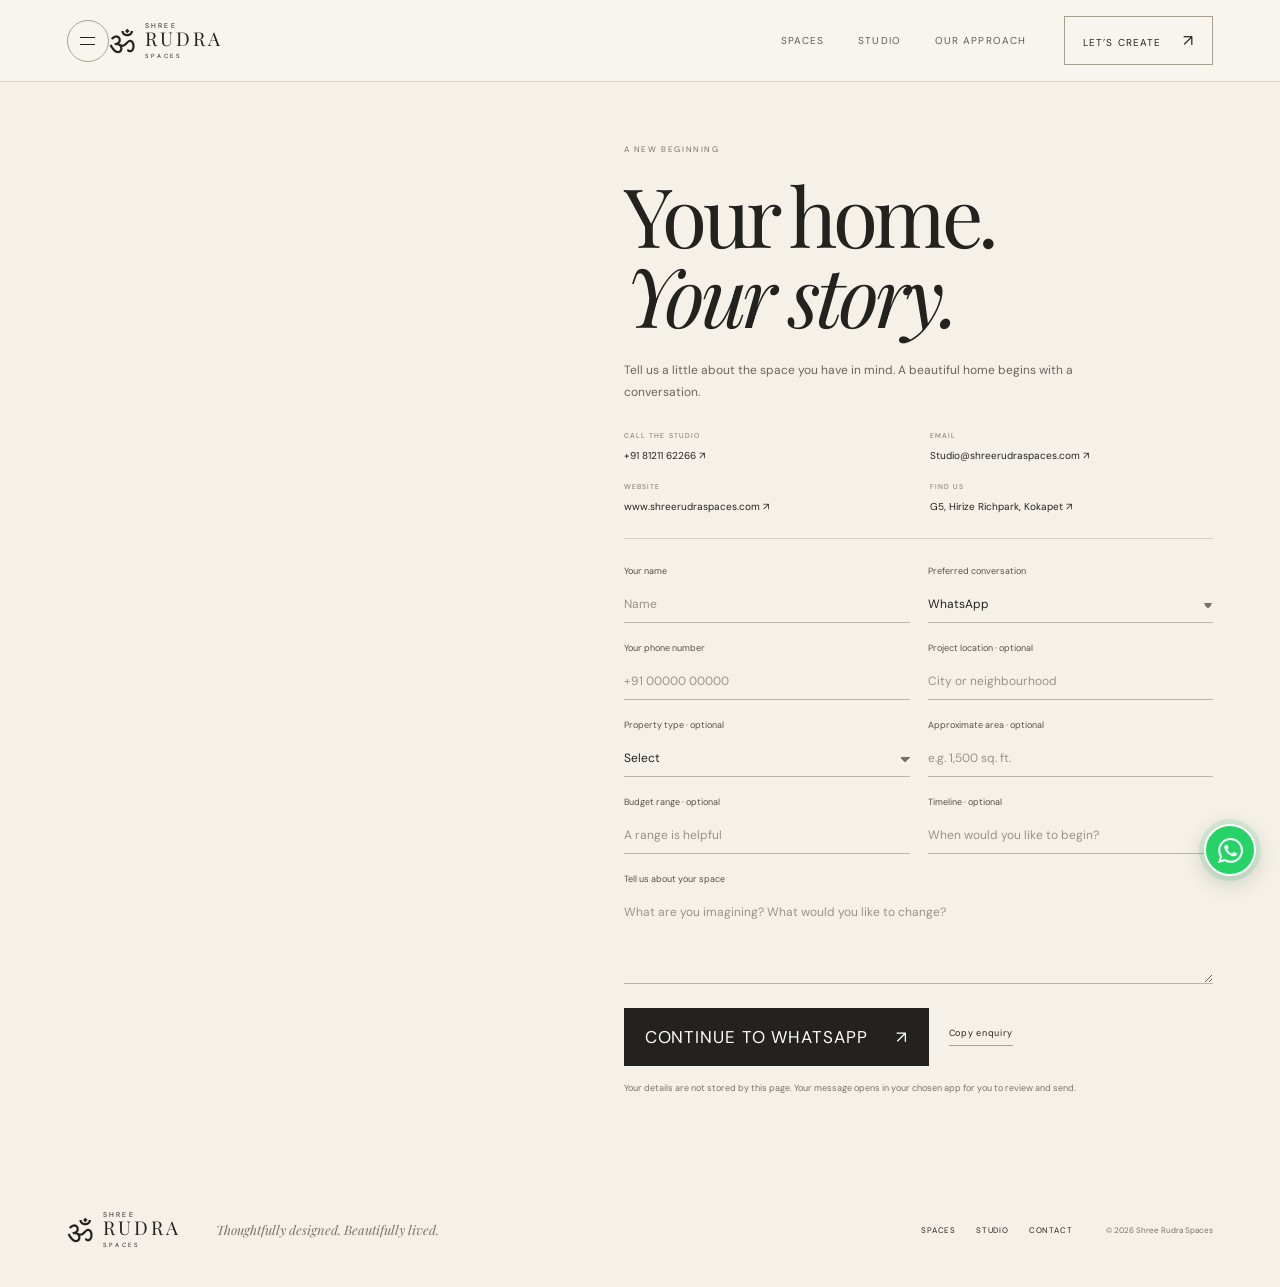
==== contact/index.html @ 0de47a02 "Add project-aware contact route and site drawer" ====
<!doctype html>
<html lang="en">
  <head><meta charset="UTF-8" /><meta name="viewport" content="width=device-width, initial-scale=1.0" /><base href="../" /><meta name="theme-color" content="#f5f1e9" /><meta name="description" content="Tell Shree Rudra Spaces about your home and the interiors you have in mind." /><title>Let’s Create — Shree Rudra Spaces</title><link rel="preconnect" href="https://fonts.googleapis.com" /><link rel="preconnect" href="https://fonts.gstatic.com" crossorigin /><link href="https://fonts.googleapis.com/css2?family=DM+Sans:wght@400;500;600&family=Playfair+Display:ital,wght@0,400;0,500;0,600;1,400;1,500&display=swap" rel="stylesheet" /><link rel="stylesheet" href="styles.css?v=6" /><script src="script.js" defer></script></head>
  <body>
    <header class="site-header inner-header"><a class="brand" href="index.html" aria-label="Shree Rudra Spaces home"><span class="brand-mark" aria-hidden="true">ॐ</span><span class="brand-name"><small>SHREE</small><strong>RUDRA</strong><small class="brand-spaces">SPACES</small></span></a><nav class="desktop-nav" aria-label="Main navigation"><a href="spaces.html">Spaces</a><a href="studio.html">Studio</a><a href="approach.html">Our approach</a></nav><a class="header-cta" href="contact.html" aria-current="page">Let’s create <span aria-hidden="true">↗</span></a><button class="menu-toggle" type="button" aria-label="Open navigation" aria-expanded="false"><span></span><span></span></button></header>
    <main class="page-main"><div class="page-wrap">
      <section class="contact-page-grid">
        <div class="contact-page-image" role="img" aria-label="A considered interior detail with warm wood, greenery and soft daylight"></div>
        <div class="contact-page-content">
          <span class="eyebrow">A NEW BEGINNING</span><h1>Your home.<br /><em>Your story.</em></h1><p class="contact-lede">Tell us a little about the space you have in mind. A beautiful home begins with a conversation.</p>
          <div class="contact-details">
            <a href="tel:+918121162266"><span>CALL THE STUDIO</span><b>+91 81211 62266 ↗</b></a>
            <a href="mailto:Studio@shreerudraspaces.com"><span>EMAIL</span><b>Studio@shreerudraspaces.com ↗</b></a>
            <a href="https://shreerudraspaces.com/" target="_blank" rel="noreferrer"><span>WEBSITE</span><b>www.shreerudraspaces.com ↗</b></a>
            <a href="https://www.google.com/maps/search/?api=1&query=G5%2C%20Hirize%20Richpark%2C%20Kokapet" target="_blank" rel="noreferrer"><span>FIND US</span><b>G5, Hirize Richpark, Kokapet ↗</b></a>
          </div>
          <form class="enquiry-form" id="enquiryForm">
            <div class="form-grid">
              <label>Your name<input type="text" name="name" placeholder="Name" autocomplete="name" required /></label>
              <label>Preferred conversation<select id="conversation" name="conversation"><option value="whatsapp">WhatsApp</option><option value="email">Email</option></select></label>
              <label><span id="replyLabel">Your phone number</span><input id="replyTo" name="replyTo" type="tel" placeholder="+91 00000 00000" /></label>
              <label>Project location · optional<input type="text" name="location" placeholder="City or neighbourhood" autocomplete="address-level2" /></label>
              <label>Property type · optional<select name="property"><option value="">Select</option><option>Apartment</option><option>Villa / independent home</option><option>One room / renovation</option><option>Other</option></select></label>
              <label>Approximate area · optional<input type="text" name="area" placeholder="e.g. 1,500 sq. ft." /></label>
              <label>Budget range · optional<input type="text" name="budget" placeholder="A range is helpful" /></label>
              <label>Timeline · optional<input type="text" name="timeline" placeholder="When would you like to begin?" /></label>
              <label class="form-full">Tell us about your space<textarea id="message" name="message" rows="4" placeholder="What are you imagining? What would you like to change?" required></textarea></label>
            </div>
            <div class="form-actions"><button class="button button-dark" type="submit"><span id="submitLabel">Continue to WhatsApp</span><span aria-hidden="true">↗</span></button><button class="copy-button" id="copyEnquiry" type="button">Copy enquiry</button></div>
            <p class="form-note" id="formStatus" role="status">Your details are not stored by this page. Your message opens in your chosen app for you to review and send.</p>
          </form>
        </div>
      </section>
    </div></main>
    <footer class="site-footer"><a class="brand footer-brand" href="index.html"><span class="brand-mark" aria-hidden="true">ॐ</span><span class="brand-name"><small>SHREE</small><strong>RUDRA</strong><small class="brand-spaces">SPACES</small></span></a><p>Thoughtfully designed. Beautifully lived.</p><div class="footer-links"><a href="spaces.html">Spaces</a><a href="studio.html">Studio</a><a href="contact.html">Contact</a></div><span class="copyright">© 2026 Shree Rudra Spaces</span></footer>
    <a class="whatsapp-float" href="https://wa.me/918121162266?text=Hi%20Shree%20Rudra%20Spaces%2C%20I%20would%20like%20to%20discuss%20my%20interiors" target="_blank" rel="noreferrer" aria-label="Discuss your project on WhatsApp"><svg viewBox="0 0 24 24" aria-hidden="true"><path d="M20.52 3.48A11.82 11.82 0 0 0 12.1 0C5.55 0 .22 5.33.22 11.89c0 2.1.55 4.16 1.6 5.97L.12 24l6.28-1.65a11.9 11.9 0 0 0 5.69 1.45h.01c6.55 0 11.89-5.34 11.9-11.9a11.82 11.82 0 0 0-3.48-8.42ZM12.1 21.78h-.01a9.88 9.88 0 0 1-5.03-1.38l-.36-.21-3.73.98.99-3.64-.24-.37a9.84 9.84 0 0 1-1.51-5.27c0-5.46 4.44-9.9 9.9-9.9a9.83 9.83 0 0 1 7.01 2.9 9.83 9.83 0 0 1 2.9 7.02c0 5.45-4.45 9.88-9.92 9.88Zm5.43-7.41c-.3-.15-1.76-.87-2.03-.97-.27-.1-.47-.15-.67.15-.2.3-.77.97-.94 1.17-.17.2-.35.22-.64.07-.3-.15-1.26-.46-2.4-1.47-.88-.79-1.48-1.76-1.65-2.06-.17-.3-.02-.46.13-.61.13-.13.3-.35.45-.52.15-.18.2-.3.3-.5.1-.2.05-.37-.03-.52-.07-.15-.67-1.62-.91-2.21-.24-.58-.49-.5-.67-.51l-.57-.01c-.2 0-.52.07-.79.37-.27.3-1.04 1.02-1.04 2.48 0 1.47 1.06 2.88 1.21 3.08.15.2 2.09 3.2 5.07 4.49.71.31 1.26.49 1.69.63.71.23 1.36.2 1.87.12.57-.08 1.76-.72 2.01-1.41.25-.7.25-1.29.17-1.42-.07-.12-.27-.2-.57-.35Z"/></svg></a>
    <div class="mobile-menu" aria-hidden="true">
      <button class="menu-backdrop" type="button" data-menu-close tabindex="-1" aria-label="Close navigation"></button>
      <aside class="menu-panel" role="dialog" aria-modal="true" aria-label="Site navigation">
        <div class="menu-panel-top"><span>SHREE RUDRA SPACES</span><button class="menu-close" type="button" data-menu-close aria-label="Close navigation">×</button></div>
        <nav aria-label="Main navigation"><a href="index.html">Home <span>↗</span></a><a href="spaces.html">Spaces <span>↗</span></a><a href="studio.html">Studio <span>↗</span></a><a href="approach.html">Our Approach <span>↗</span></a><a href="contact.html">Contact <span>↗</span></a></nav>
        <div class="menu-panel-footer"><span>SPACES WITH SOUL.</span><a class="menu-panel-cta" href="contact.html">Let’s Create <span aria-hidden="true">↗</span></a></div>
      </aside>
    </div>
  </body>
</html>
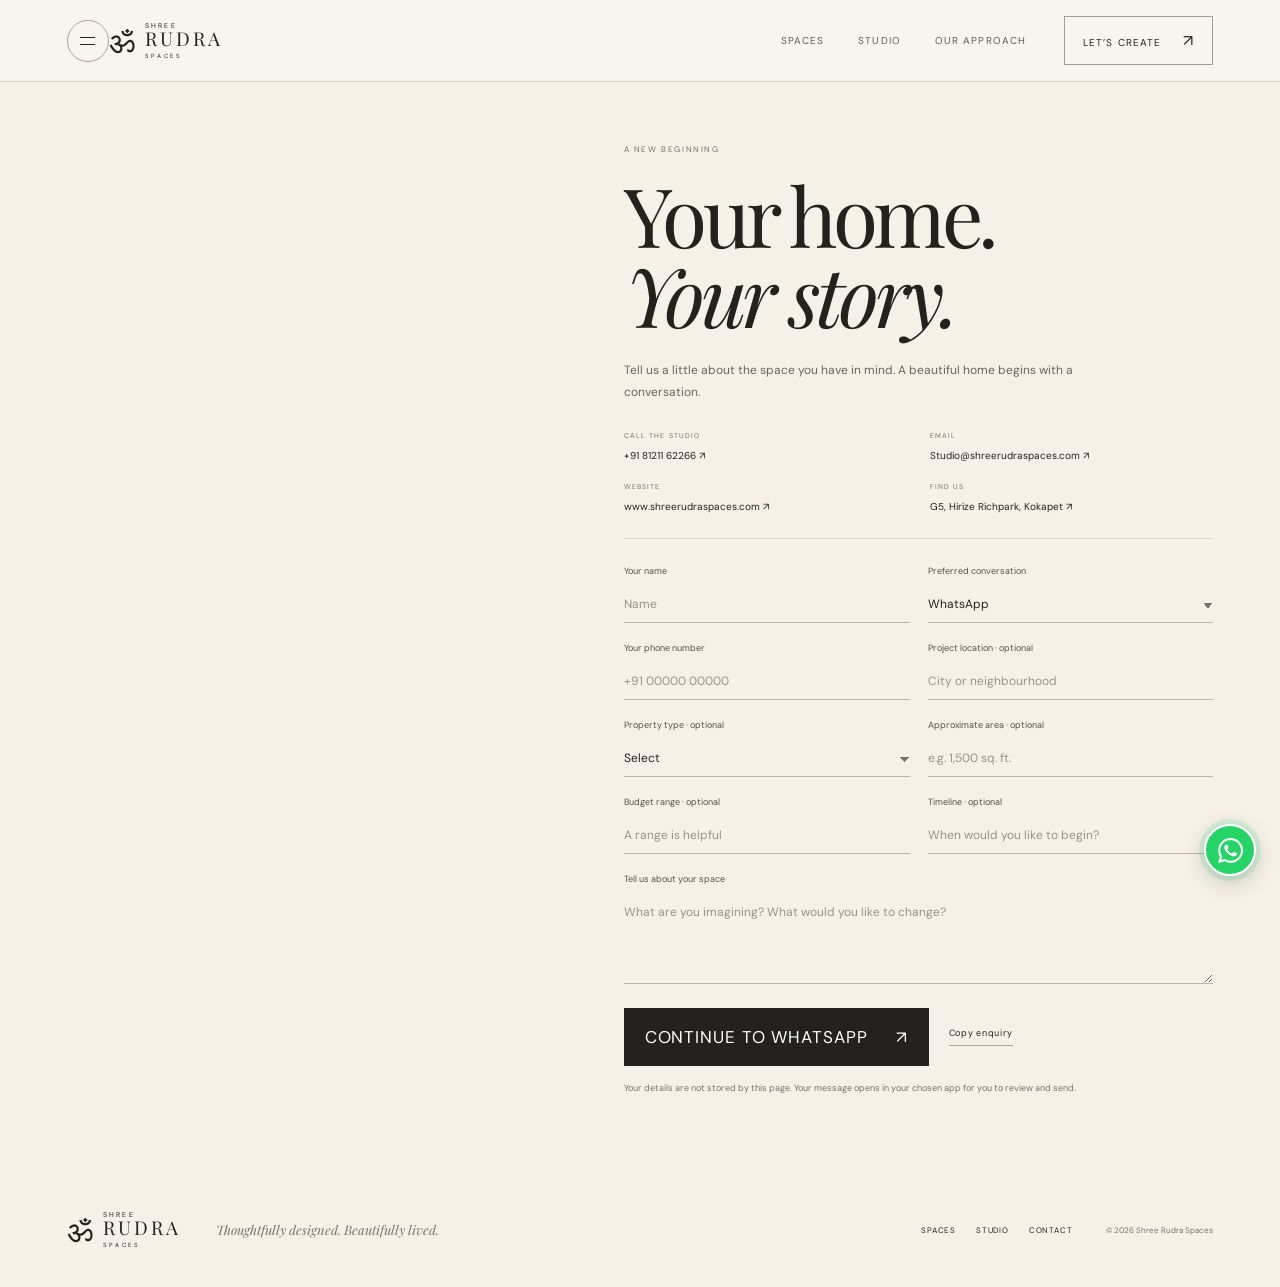
==== commit 2f3cf73d: "Add refined motion and material palette" ====
--- a/contact/index.html
+++ b/contact/index.html
@@ -1,6 +1,6 @@
 <!doctype html>
 <html lang="en">
-  <head><meta charset="UTF-8" /><meta name="viewport" content="width=device-width, initial-scale=1.0" /><base href="../" /><meta name="theme-color" content="#f5f1e9" /><meta name="description" content="Tell Shree Rudra Spaces about your home and the interiors you have in mind." /><title>Let’s Create — Shree Rudra Spaces</title><link rel="preconnect" href="https://fonts.googleapis.com" /><link rel="preconnect" href="https://fonts.gstatic.com" crossorigin /><link href="https://fonts.googleapis.com/css2?family=DM+Sans:wght@400;500;600&family=Playfair+Display:ital,wght@0,400;0,500;0,600;1,400;1,500&display=swap" rel="stylesheet" /><link rel="stylesheet" href="styles.css?v=6" /><script src="script.js" defer></script></head>
+  <head><meta charset="UTF-8" /><meta name="viewport" content="width=device-width, initial-scale=1.0" /><base href="../" /><meta name="theme-color" content="#f5f1e9" /><meta name="description" content="Tell Shree Rudra Spaces about your home and the interiors you have in mind." /><title>Let’s Create — Shree Rudra Spaces</title><link rel="preconnect" href="https://fonts.googleapis.com" /><link rel="preconnect" href="https://fonts.gstatic.com" crossorigin /><link href="https://fonts.googleapis.com/css2?family=DM+Sans:wght@400;500;600&family=Playfair+Display:ital,wght@0,400;0,500;0,600;1,400;1,500&display=swap" rel="stylesheet" /><link rel="stylesheet" href="styles.css?v=8" /><script src="script.js" defer></script></head>
   <body>
     <header class="site-header inner-header"><a class="brand" href="index.html" aria-label="Shree Rudra Spaces home"><span class="brand-mark" aria-hidden="true">ॐ</span><span class="brand-name"><small>SHREE</small><strong>RUDRA</strong><small class="brand-spaces">SPACES</small></span></a><nav class="desktop-nav" aria-label="Main navigation"><a href="spaces.html">Spaces</a><a href="studio.html">Studio</a><a href="approach.html">Our approach</a></nav><a class="header-cta" href="contact.html" aria-current="page">Let’s create <span aria-hidden="true">↗</span></a><button class="menu-toggle" type="button" aria-label="Open navigation" aria-expanded="false"><span></span><span></span></button></header>
     <main class="page-main"><div class="page-wrap">
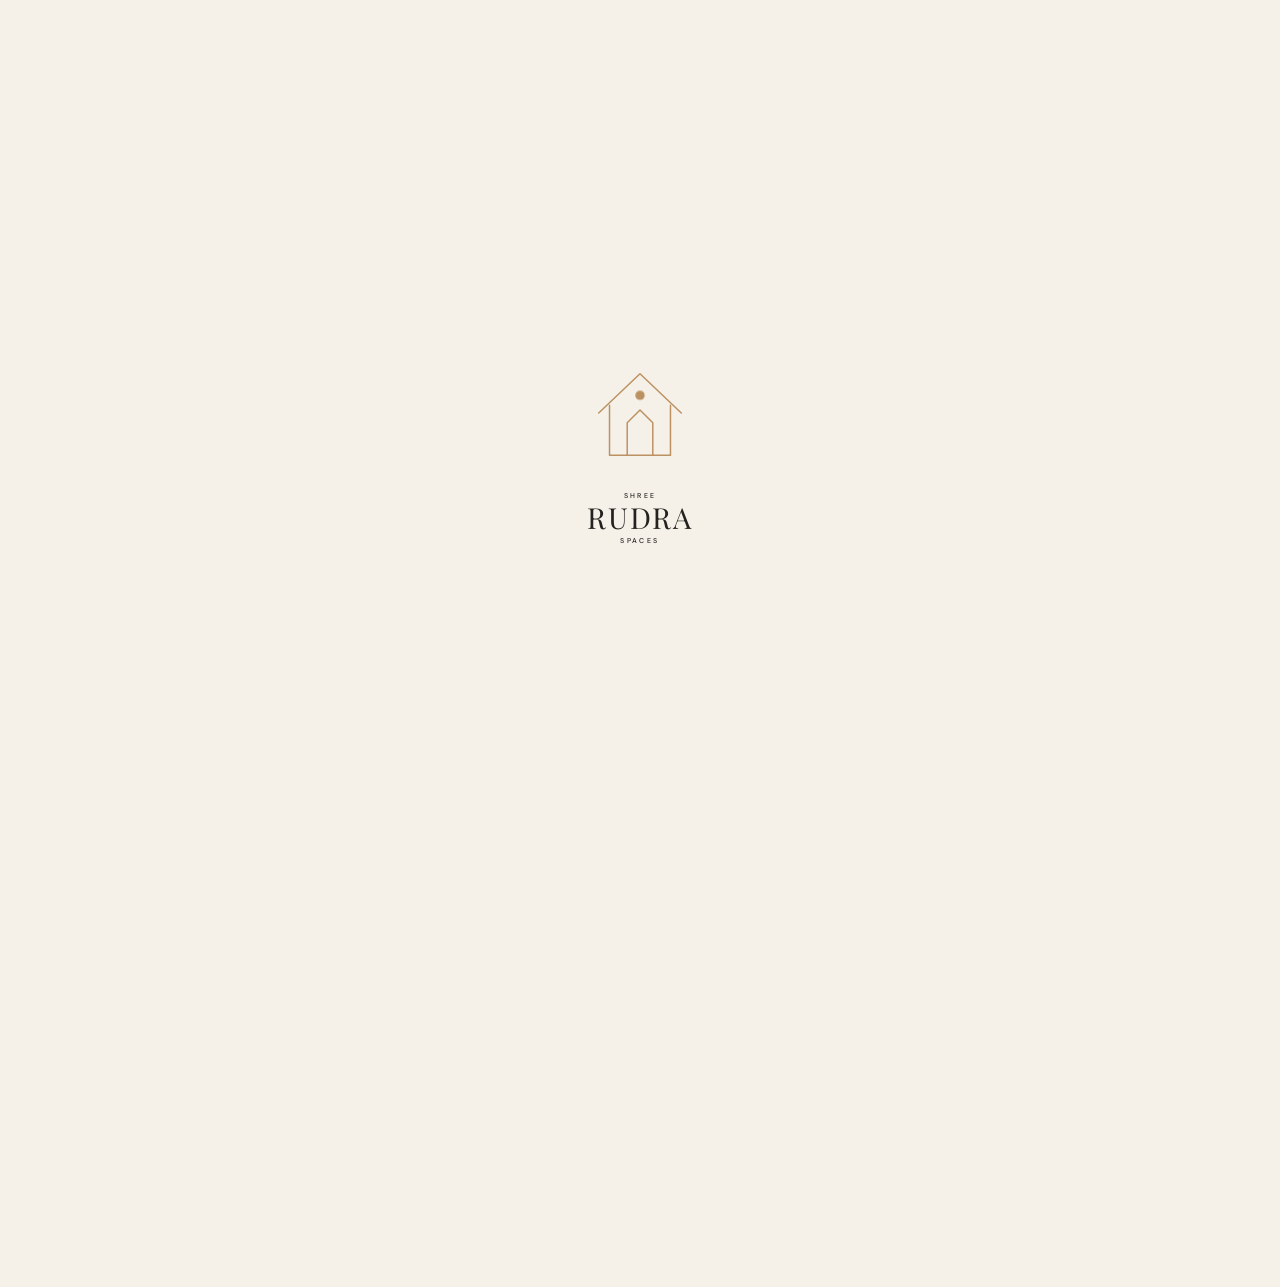
==== commit 7a04d005: "Add animated brand intro and elements page" ====
--- a/contact/index.html
+++ b/contact/index.html
@@ -1,8 +1,8 @@
 <!doctype html>
 <html lang="en">
-  <head><meta charset="UTF-8" /><meta name="viewport" content="width=device-width, initial-scale=1.0" /><base href="../" /><meta name="theme-color" content="#f5f1e9" /><meta name="description" content="Tell Shree Rudra Spaces about your home and the interiors you have in mind." /><title>Let’s Create — Shree Rudra Spaces</title><link rel="preconnect" href="https://fonts.googleapis.com" /><link rel="preconnect" href="https://fonts.gstatic.com" crossorigin /><link href="https://fonts.googleapis.com/css2?family=DM+Sans:wght@400;500;600&family=Playfair+Display:ital,wght@0,400;0,500;0,600;1,400;1,500&display=swap" rel="stylesheet" /><link rel="stylesheet" href="styles.css?v=8" /><script src="script.js" defer></script></head>
+  <head><meta charset="UTF-8" /><meta name="viewport" content="width=device-width, initial-scale=1.0" /><base href="../" /><meta name="theme-color" content="#f5f1e9" /><meta name="description" content="Tell Shree Rudra Spaces about your home and the interiors you have in mind." /><title>Let’s Create — Shree Rudra Spaces</title><link rel="preconnect" href="https://fonts.googleapis.com" /><link rel="preconnect" href="https://fonts.gstatic.com" crossorigin /><link href="https://fonts.googleapis.com/css2?family=DM+Sans:wght@400;500;600&family=Playfair+Display:ital,wght@0,400;0,500;0,600;1,400;1,500&display=swap" rel="stylesheet" /><link rel="stylesheet" href="styles.css?v=9" /><script src="script.js?v=2" defer></script></head>
   <body>
-    <header class="site-header inner-header"><a class="brand" href="index.html" aria-label="Shree Rudra Spaces home"><span class="brand-mark" aria-hidden="true">ॐ</span><span class="brand-name"><small>SHREE</small><strong>RUDRA</strong><small class="brand-spaces">SPACES</small></span></a><nav class="desktop-nav" aria-label="Main navigation"><a href="spaces.html">Spaces</a><a href="studio.html">Studio</a><a href="approach.html">Our approach</a></nav><a class="header-cta" href="contact.html" aria-current="page">Let’s create <span aria-hidden="true">↗</span></a><button class="menu-toggle" type="button" aria-label="Open navigation" aria-expanded="false"><span></span><span></span></button></header>
+    <header class="site-header inner-header"><a class="brand" href="index.html" aria-label="Shree Rudra Spaces home"><span class="brand-mark" aria-hidden="true">ॐ</span><span class="brand-name"><small>SHREE</small><strong>RUDRA</strong><small class="brand-spaces">SPACES</small></span></a><nav class="desktop-nav" aria-label="Main navigation"><a href="spaces.html">Spaces</a><a href="studio.html">Studio</a><a href="elements.html">Elements</a><a href="approach.html">Our approach</a></nav><a class="header-cta" href="contact.html" aria-current="page">Let’s create <span aria-hidden="true">↗</span></a><button class="menu-toggle" type="button" aria-label="Open navigation" aria-expanded="false"><span></span><span></span></button></header>
     <main class="page-main"><div class="page-wrap">
       <section class="contact-page-grid">
         <div class="contact-page-image" role="img" aria-label="A considered interior detail with warm wood, greenery and soft daylight"></div>
@@ -32,13 +32,13 @@
         </div>
       </section>
     </div></main>
-    <footer class="site-footer"><a class="brand footer-brand" href="index.html"><span class="brand-mark" aria-hidden="true">ॐ</span><span class="brand-name"><small>SHREE</small><strong>RUDRA</strong><small class="brand-spaces">SPACES</small></span></a><p>Thoughtfully designed. Beautifully lived.</p><div class="footer-links"><a href="spaces.html">Spaces</a><a href="studio.html">Studio</a><a href="contact.html">Contact</a></div><span class="copyright">© 2026 Shree Rudra Spaces</span></footer>
+    <footer class="site-footer"><a class="brand footer-brand" href="index.html"><span class="brand-mark" aria-hidden="true">ॐ</span><span class="brand-name"><small>SHREE</small><strong>RUDRA</strong><small class="brand-spaces">SPACES</small></span></a><p>Thoughtfully designed. Beautifully lived.</p><div class="footer-links"><a href="spaces.html">Spaces</a><a href="studio.html">Studio</a><a href="elements.html">Elements</a><a href="contact.html">Contact</a></div><span class="copyright">© 2026 Shree Rudra Spaces</span></footer>
     <a class="whatsapp-float" href="https://wa.me/918121162266?text=Hi%20Shree%20Rudra%20Spaces%2C%20I%20would%20like%20to%20discuss%20my%20interiors" target="_blank" rel="noreferrer" aria-label="Discuss your project on WhatsApp"><svg viewBox="0 0 24 24" aria-hidden="true"><path d="M20.52 3.48A11.82 11.82 0 0 0 12.1 0C5.55 0 .22 5.33.22 11.89c0 2.1.55 4.16 1.6 5.97L.12 24l6.28-1.65a11.9 11.9 0 0 0 5.69 1.45h.01c6.55 0 11.89-5.34 11.9-11.9a11.82 11.82 0 0 0-3.48-8.42ZM12.1 21.78h-.01a9.88 9.88 0 0 1-5.03-1.38l-.36-.21-3.73.98.99-3.64-.24-.37a9.84 9.84 0 0 1-1.51-5.27c0-5.46 4.44-9.9 9.9-9.9a9.83 9.83 0 0 1 7.01 2.9 9.83 9.83 0 0 1 2.9 7.02c0 5.45-4.45 9.88-9.92 9.88Zm5.43-7.41c-.3-.15-1.76-.87-2.03-.97-.27-.1-.47-.15-.67.15-.2.3-.77.97-.94 1.17-.17.2-.35.22-.64.07-.3-.15-1.26-.46-2.4-1.47-.88-.79-1.48-1.76-1.65-2.06-.17-.3-.02-.46.13-.61.13-.13.3-.35.45-.52.15-.18.2-.3.3-.5.1-.2.05-.37-.03-.52-.07-.15-.67-1.62-.91-2.21-.24-.58-.49-.5-.67-.51l-.57-.01c-.2 0-.52.07-.79.37-.27.3-1.04 1.02-1.04 2.48 0 1.47 1.06 2.88 1.21 3.08.15.2 2.09 3.2 5.07 4.49.71.31 1.26.49 1.69.63.71.23 1.36.2 1.87.12.57-.08 1.76-.72 2.01-1.41.25-.7.25-1.29.17-1.42-.07-.12-.27-.2-.57-.35Z"/></svg></a>
     <div class="mobile-menu" aria-hidden="true">
       <button class="menu-backdrop" type="button" data-menu-close tabindex="-1" aria-label="Close navigation"></button>
       <aside class="menu-panel" role="dialog" aria-modal="true" aria-label="Site navigation">
         <div class="menu-panel-top"><span>SHREE RUDRA SPACES</span><button class="menu-close" type="button" data-menu-close aria-label="Close navigation">×</button></div>
-        <nav aria-label="Main navigation"><a href="index.html">Home <span>↗</span></a><a href="spaces.html">Spaces <span>↗</span></a><a href="studio.html">Studio <span>↗</span></a><a href="approach.html">Our Approach <span>↗</span></a><a href="contact.html">Contact <span>↗</span></a></nav>
+        <nav aria-label="Main navigation"><a href="index.html">Home <span>↗</span></a><a href="spaces.html">Spaces <span>↗</span></a><a href="studio.html">Studio <span>↗</span></a><a href="elements.html">Elements <span>↗</span></a><a href="approach.html">Our Approach <span>↗</span></a><a href="contact.html">Contact <span>↗</span></a></nav>
         <div class="menu-panel-footer"><span>SPACES WITH SOUL.</span><a class="menu-panel-cta" href="contact.html">Let’s Create <span aria-hidden="true">↗</span></a></div>
       </aside>
     </div>
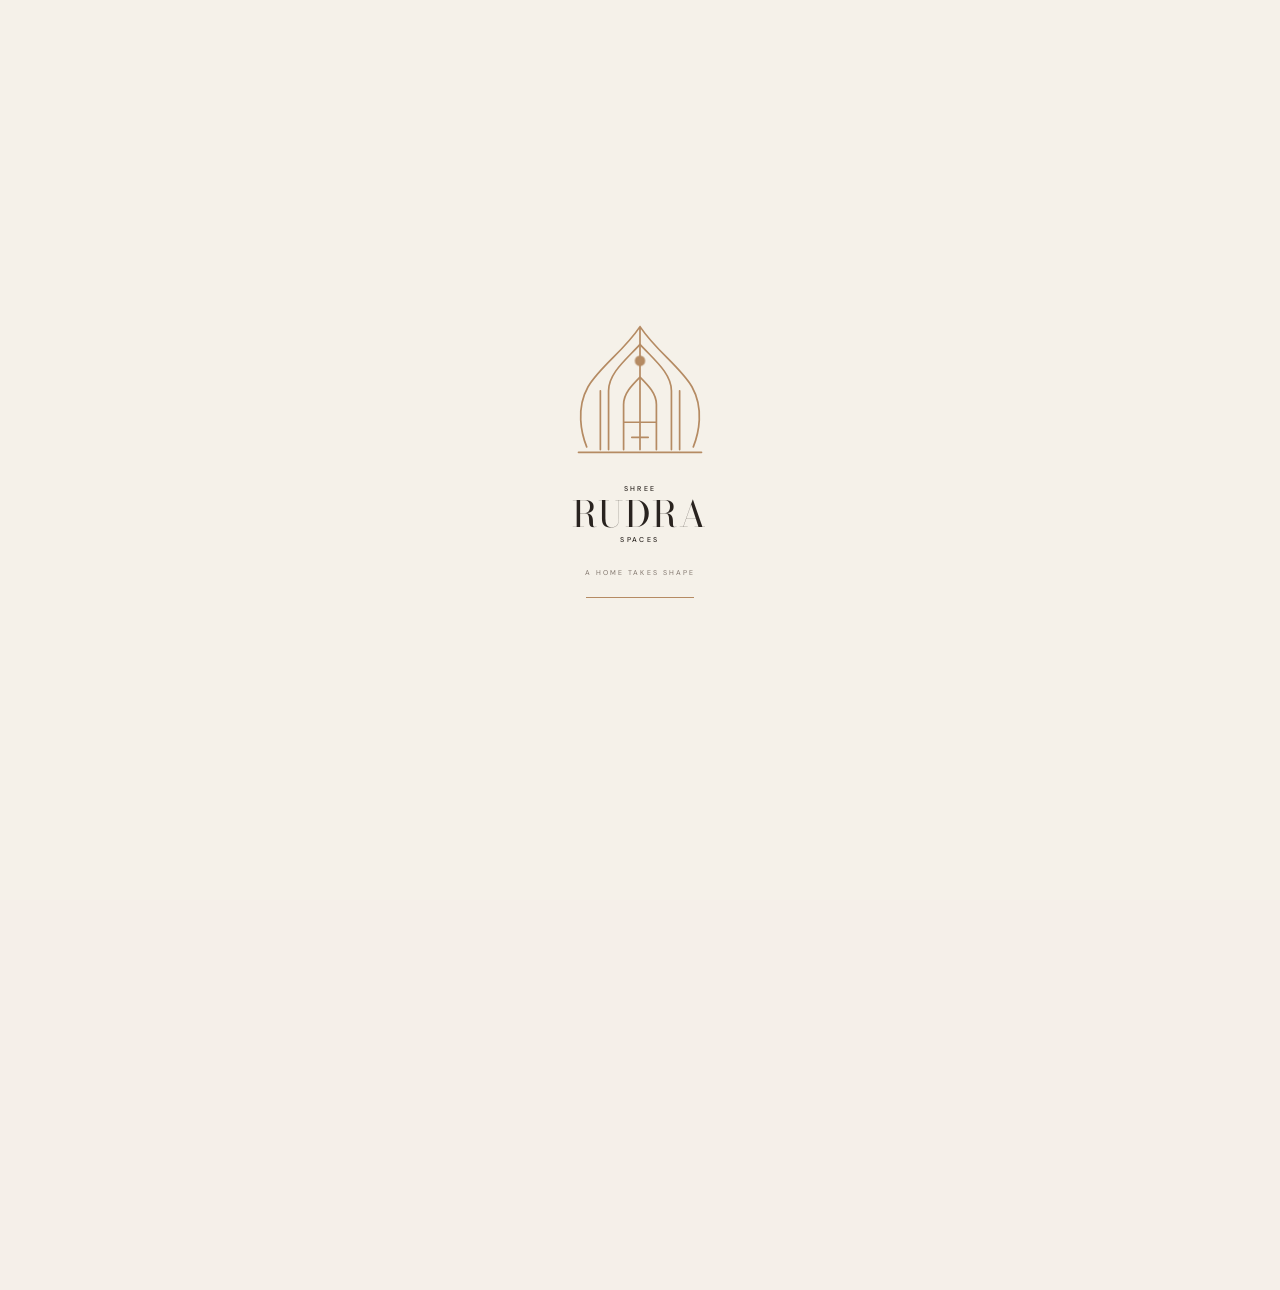
==== commit 33be7220: "Refine typography palette and opening animation" ====
--- a/contact/index.html
+++ b/contact/index.html
@@ -1,6 +1,6 @@
 <!doctype html>
 <html lang="en">
-  <head><meta charset="UTF-8" /><meta name="viewport" content="width=device-width, initial-scale=1.0" /><base href="../" /><meta name="theme-color" content="#f5f1e9" /><meta name="description" content="Tell Shree Rudra Spaces about your home and the interiors you have in mind." /><title>Let’s Create — Shree Rudra Spaces</title><link rel="preconnect" href="https://fonts.googleapis.com" /><link rel="preconnect" href="https://fonts.gstatic.com" crossorigin /><link href="https://fonts.googleapis.com/css2?family=DM+Sans:wght@400;500;600&family=Playfair+Display:ital,wght@0,400;0,500;0,600;1,400;1,500&display=swap" rel="stylesheet" /><link rel="stylesheet" href="styles.css?v=9" /><script src="script.js?v=2" defer></script></head>
+  <head><meta charset="UTF-8" /><meta name="viewport" content="width=device-width, initial-scale=1.0" /><base href="../" /><meta name="theme-color" content="#f5efe9" /><meta name="description" content="Tell Shree Rudra Spaces about your home and the interiors you have in mind." /><title>Let’s Create — Shree Rudra Spaces</title><link rel="preconnect" href="https://fonts.googleapis.com" /><link rel="preconnect" href="https://fonts.gstatic.com" crossorigin /><link href="https://fonts.googleapis.com/css2?family=Bodoni+Moda:ital,opsz,wght@0,6..96,400;0,6..96,500;0,6..96,600;1,6..96,400;1,6..96,500&family=DM+Sans:wght@400;500;600&display=swap" rel="stylesheet" /><link rel="stylesheet" href="styles.css?v=10" /><script src="script.js?v=3" defer></script></head>
   <body>
     <header class="site-header inner-header"><a class="brand" href="index.html" aria-label="Shree Rudra Spaces home"><span class="brand-mark" aria-hidden="true">ॐ</span><span class="brand-name"><small>SHREE</small><strong>RUDRA</strong><small class="brand-spaces">SPACES</small></span></a><nav class="desktop-nav" aria-label="Main navigation"><a href="spaces.html">Spaces</a><a href="studio.html">Studio</a><a href="elements.html">Elements</a><a href="approach.html">Our approach</a></nav><a class="header-cta" href="contact.html" aria-current="page">Let’s create <span aria-hidden="true">↗</span></a><button class="menu-toggle" type="button" aria-label="Open navigation" aria-expanded="false"><span></span><span></span></button></header>
     <main class="page-main"><div class="page-wrap">
